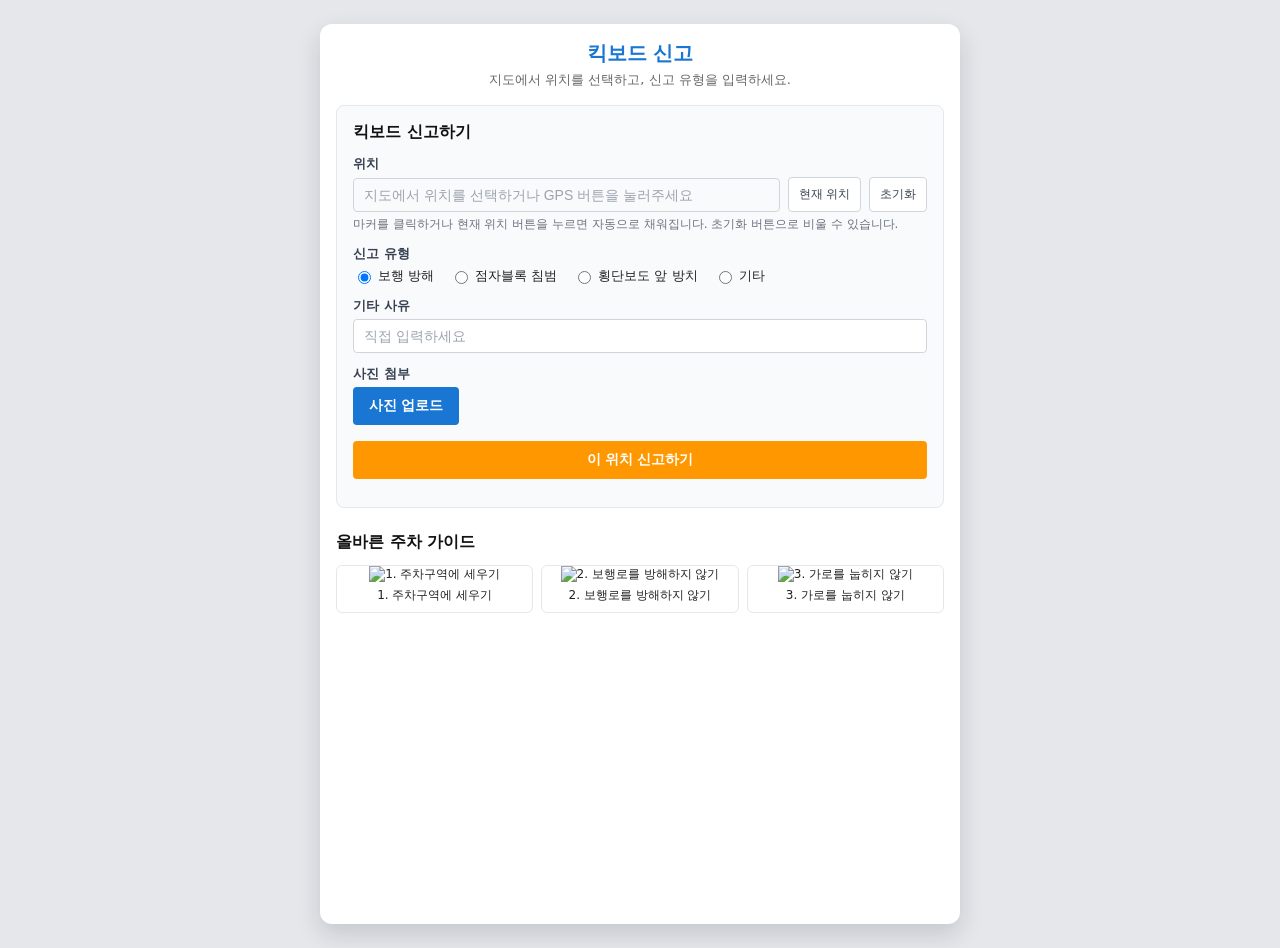
==== index.html @ 8f101395 "feat: report ?꾩튂 ?먮룞?낅젰 湲곕뒫 異붽? ?좉퀬 ??留덊겕?? GPS/珥덇린??踰꾪듉, ?꾩튂 ?먮룞 諛섏쁺 濡쒖쭅??develop 釉뚮옖移섏뿉 異붽?.  Made" ====
<!DOCTYPE html>
<html lang="ko">
<head>
  <meta charset="UTF-8" />
  <title>킥보드 신고 - 강필성</title>
  <link rel="stylesheet" href="style.css" />
</head>
<body>
  <!-- 전체 페이지 컨테이너 -->
  <div class="report-page">

    <!-- (실제 합칠 때는 지도 영역은 다른 파일에서 올 것) -->
    <header class="report-header">
      <h1>킥보드 신고</h1>
      <p class="report-subtitle">지도에서 위치를 선택하고, 신고 유형을 입력하세요.</p>
    </header>

    <!-- 신고 폼 영역 (필성님 메인 파트) -->
    <section class="report-panel" id="report-panel">
      <h2 class="section-title">킥보드 신고하기</h2>

      <!-- 위치 정보: 마커 클릭 또는 GPS 버튼 클릭 시 자동 채움 (사용자는 직접 수정 불가) -->
      <div class="form-row">
        <label class="form-label" for="report-location-input">위치</label>
        <div class="location-row">
          <input
            id="report-location-input"
            type="text"
            class="form-input"
            placeholder="지도에서 위치를 선택하거나 GPS 버튼을 눌러주세요"
            readonly
          />
          <button type="button" class="btn-ghost" id="btn-current-location">
            현재 위치
          </button>
          <button type="button" class="btn-ghost" id="btn-location-reset">
            초기화
          </button>
        </div>
        <p class="location-help-text">
          마커를 클릭하거나 현재 위치 버튼을 누르면 자동으로 채워집니다. 초기화 버튼으로 비울 수 있습니다.
        </p>
      </div>

      <!-- 신고 유형 라디오 -->
      <div class="form-row">
        <label class="form-label">신고 유형</label>
        <div class="form-radios">
          <label><input type="radio" name="reportType" value="block_crosswalk" checked /> 보행 방해</label>
          <label><input type="radio" name="reportType" value="block_braille" /> 점자블록 침범</label>
          <label><input type="radio" name="reportType" value="block_entrance" /> 횡단보도 앞 방치</label>
          <label><input type="radio" name="reportType" value="etc" /> 기타</label>
        </div>
      </div>

      <!-- 기타 사유 -->
      <div class="form-row">
        <label class="form-label" for="report-etc">기타 사유</label>
        <input
          id="report-etc"
          type="text"
          class="form-input"
          placeholder="직접 입력하세요"
        />
      </div>

      <!-- 사진 업로드 -->
      <div class="form-row">
        <label class="form-label">사진 첨부</label>
        <button type="button" class="btn-secondary">사진 업로드</button>
        <!-- 실제 구현은 input type="file" 숨기고 JS로 연결 -->
      </div>

      <!-- 신고 버튼 -->
      <div class="form-row form-actions">
        <button type="button" class="btn-primary">이 위치 신고하기</button>
      </div>
    </section>

    <!-- 올바른 주차 가이드 (섹션만 모양 맞추기. 내용은 guide 담당자와 조정) -->
    <section class="guide-section">
      <h2 class="section-title">올바른 주차 가이드</h2>
      <div class="guide-cards">
        <article class="guide-card">
          <img src="images/guide1.png" alt="1. 주차구역에 세우기" />
          <p>1. 주차구역에 세우기</p>
        </article>
        <article class="guide-card">
          <img src="images/guide2.png" alt="2. 보행로를 방해하지 않기" />
          <p>2. 보행로를 방해하지 않기</p>
        </article>
        <article class="guide-card">
          <img src="images/guide3.png" alt="3. 가로를 눕히지 않기" />
          <p>3. 가로를 눕히지 않기</p>
        </article>
      </div>
    </section>
  </div>

  <!-- JS -->
  <script src="main.js"></script>
</body>
</html>
---- style.css ----
/* 전체 레이아웃 */
body {
  margin: 0;
  font-family: "Noto Sans KR", system-ui, -apple-system, BlinkMacSystemFont, sans-serif;
  background-color: #f3f4f6;
  color: #222;
}

.report-page {
  max-width: 480px;
  margin: 0 auto;
  background: #ffffff;
  min-height: 100vh;
  box-shadow: 0 0 12px rgba(0, 0, 0, 0.08);
  padding: 16px 16px 32px;
  box-sizing: border-box;
}

/* 헤더 */
.report-header {
  text-align: center;
  margin-bottom: 16px;
}

.report-header h1 {
  margin: 0;
  font-size: 20px;
  color: #1976d2;
}

.report-subtitle {
  margin: 4px 0 0;
  font-size: 13px;
  color: #666;
}

/* 섹션 공통 */
.section-title {
  font-size: 16px;
  margin: 0 0 12px;
  color: #111;
}

/* 신고 패널 */
.report-panel {
  border-radius: 8px;
  padding: 16px;
  background: #f9fafb;
  border: 1px solid #e5e7eb;
  margin-bottom: 24px;
}

/* 나중에 패널 열림/닫힘 효과를 줄 수 있는 클래스 */
.report-panel.is-open {
  border-color: #ff9800;
  box-shadow: 0 0 0 2px rgba(255, 152, 0, 0.2);
}

/* 폼 레이아웃 */
.form-row {
  margin-bottom: 12px;
}

.form-label {
  display: block;
  font-size: 13px;
  font-weight: 600;
  margin-bottom: 4px;
  color: #374151;
}

.form-value {
  font-size: 14px;
  padding: 8px 10px;
  background: #fff;
  border-radius: 4px;
  border: 1px solid #d1d5db;
}

.form-radios {
  display: flex;
  flex-wrap: wrap;
  gap: 8px 16px;
  font-size: 13px;
}

.form-radios label {
  display: flex;
  align-items: center;
  gap: 4px;
}

.form-input {
  width: 100%;
  padding: 8px 10px;
  border-radius: 4px;
  border: 1px solid #d1d5db;
  font-size: 14px;
  box-sizing: border-box;
}

.form-input::placeholder {
  color: #9ca3af;
}

/* 읽기 전용 인풋(위치) 스타일 */
input.form-input[readonly] {
  background-color: #f9fafb;
  cursor: default;
}

.location-row {
  display: flex;
  align-items: center;
  gap: 8px;
}

.location-row .form-input {
  flex: 1;
}

.btn-ghost {
  padding: 8px 10px;
  font-size: 12px;
  border-radius: 4px;
  border: 1px solid #d1d5db;
  background-color: #ffffff;
  color: #374151;
  cursor: pointer;
  white-space: nowrap;
}

.btn-ghost:hover {
  background-color: #f3f4f6;
}

.location-help-text {
  margin-top: 4px;
  font-size: 12px;
  color: #6b7280;
}

/* 버튼 */
.btn-primary,
.btn-secondary {
  display: inline-flex;
  align-items: center;
  justify-content: center;
  border-radius: 4px;
  border: none;
  padding: 10px 16px;
  font-size: 14px;
  cursor: pointer;
  font-weight: 600;
}

.btn-primary {
  background: #ff9800;
  color: #fff;
  width: 100%;
}

.btn-primary:hover {
  background: #fb8c00;
}

.btn-secondary {
  background: #1976d2;
  color: #fff;
}

.btn-secondary:hover {
  background: #1565c0;
}

.form-actions {
  margin-top: 16px;
}

/* 가이드 섹션 */
.guide-section {
  margin-top: 8px;
}

.guide-cards {
  display: flex;
  gap: 8px;
  overflow-x: auto;
  padding-bottom: 8px;
}

.guide-card {
  min-width: 140px;
  border-radius: 6px;
  border: 1px solid #e5e7eb;
  background: #fff;
  overflow: hidden;
  text-align: center;
  font-size: 12px;
}

.guide-card img {
  width: 100%;
  height: 80px;
  object-fit: cover;
}

.guide-card p {
  margin: 4px 6px 8px;
}

/* 아주 작은 폰 (가로 360px 이하) */
@media (max-width: 360px) {
  .report-page {
    padding: 12px 12px 24px;
  }

  .report-header h1 {
    font-size: 18px;
  }

  .section-title {
    font-size: 15px;
  }

  .guide-card {
    min-width: 120px;
  }
}

/* 일반 모바일 ~ 작은 태블릿 (가로 480px 이상 767px 이하) */
@media (min-width: 480px) and (max-width: 767px) {
  .report-page {
    max-width: 520px;
    padding: 20px 24px 32px;
  }

  .report-header h1 {
    font-size: 22px;
  }

  .section-title {
    font-size: 17px;
  }
}

/* 태블릿 이상 (가로 768px 이상) */
@media (min-width: 768px) {
  body {
    background-color: #e5e7eb;
  }

  .report-page {
    max-width: 640px;
    margin: 24px auto;
    border-radius: 12px;
    box-shadow: 0 10px 24px rgba(15, 23, 42, 0.15);
  }

  .guide-cards {
    justify-content: space-between;
  }

  .guide-card {
    flex: 1;
    min-width: 0;
  }
}
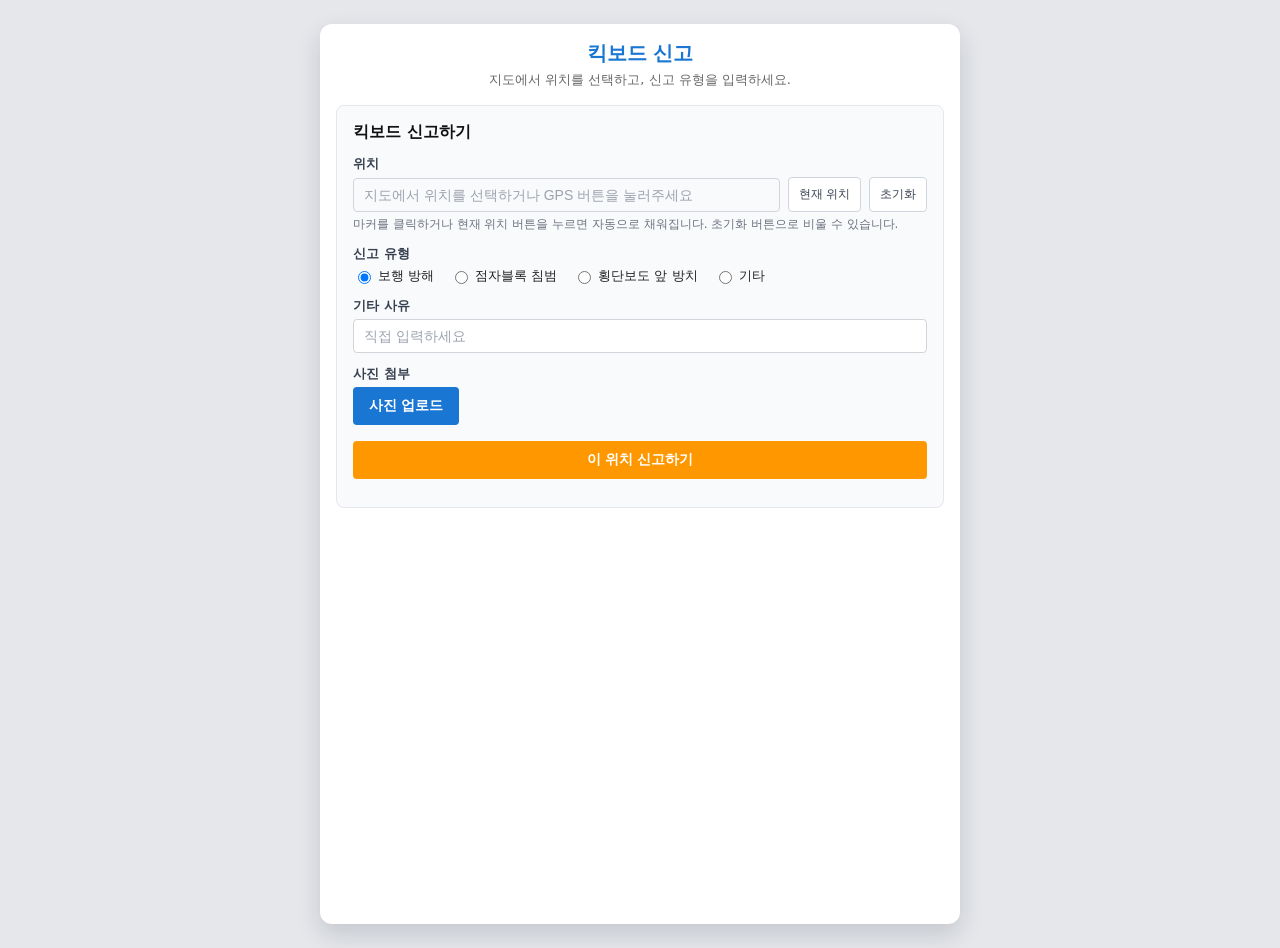
==== commit d270f05e: "refactor: report 媛?대뱶 ?뱀뀡 ?쒓굅 ?щ컮瑜?二쇱감 媛?대뱶 UI 諛?愿???ㅽ????쒓굅, ?꾩튂 泥섎━ 濡쒖쭅 理쒖떊 ?곹깭 諛섏쁺.  Made-with" ====
--- a/index.html
+++ b/index.html
@@ -77,24 +77,6 @@
       </div>
     </section>
 
-    <!-- 올바른 주차 가이드 (섹션만 모양 맞추기. 내용은 guide 담당자와 조정) -->
-    <section class="guide-section">
-      <h2 class="section-title">올바른 주차 가이드</h2>
-      <div class="guide-cards">
-        <article class="guide-card">
-          <img src="images/guide1.png" alt="1. 주차구역에 세우기" />
-          <p>1. 주차구역에 세우기</p>
-        </article>
-        <article class="guide-card">
-          <img src="images/guide2.png" alt="2. 보행로를 방해하지 않기" />
-          <p>2. 보행로를 방해하지 않기</p>
-        </article>
-        <article class="guide-card">
-          <img src="images/guide3.png" alt="3. 가로를 눕히지 않기" />
-          <p>3. 가로를 눕히지 않기</p>
-        </article>
-      </div>
-    </section>
   </div>
 
   <!-- JS -->
--- a/style.css
+++ b/style.css
@@ -177,38 +177,6 @@
   margin-top: 16px;
 }
 
-/* 가이드 섹션 */
-.guide-section {
-  margin-top: 8px;
-}
-
-.guide-cards {
-  display: flex;
-  gap: 8px;
-  overflow-x: auto;
-  padding-bottom: 8px;
-}
-
-.guide-card {
-  min-width: 140px;
-  border-radius: 6px;
-  border: 1px solid #e5e7eb;
-  background: #fff;
-  overflow: hidden;
-  text-align: center;
-  font-size: 12px;
-}
-
-.guide-card img {
-  width: 100%;
-  height: 80px;
-  object-fit: cover;
-}
-
-.guide-card p {
-  margin: 4px 6px 8px;
-}
-
 /* 아주 작은 폰 (가로 360px 이하) */
 @media (max-width: 360px) {
   .report-page {
@@ -221,10 +189,6 @@
 
   .section-title {
     font-size: 15px;
-  }
-
-  .guide-card {
-    min-width: 120px;
   }
 }
 
@@ -256,14 +220,5 @@
     border-radius: 12px;
     box-shadow: 0 10px 24px rgba(15, 23, 42, 0.15);
   }
-
-  .guide-cards {
-    justify-content: space-between;
-  }
-
-  .guide-card {
-    flex: 1;
-    min-width: 0;
-  }
-}
-
+}
+
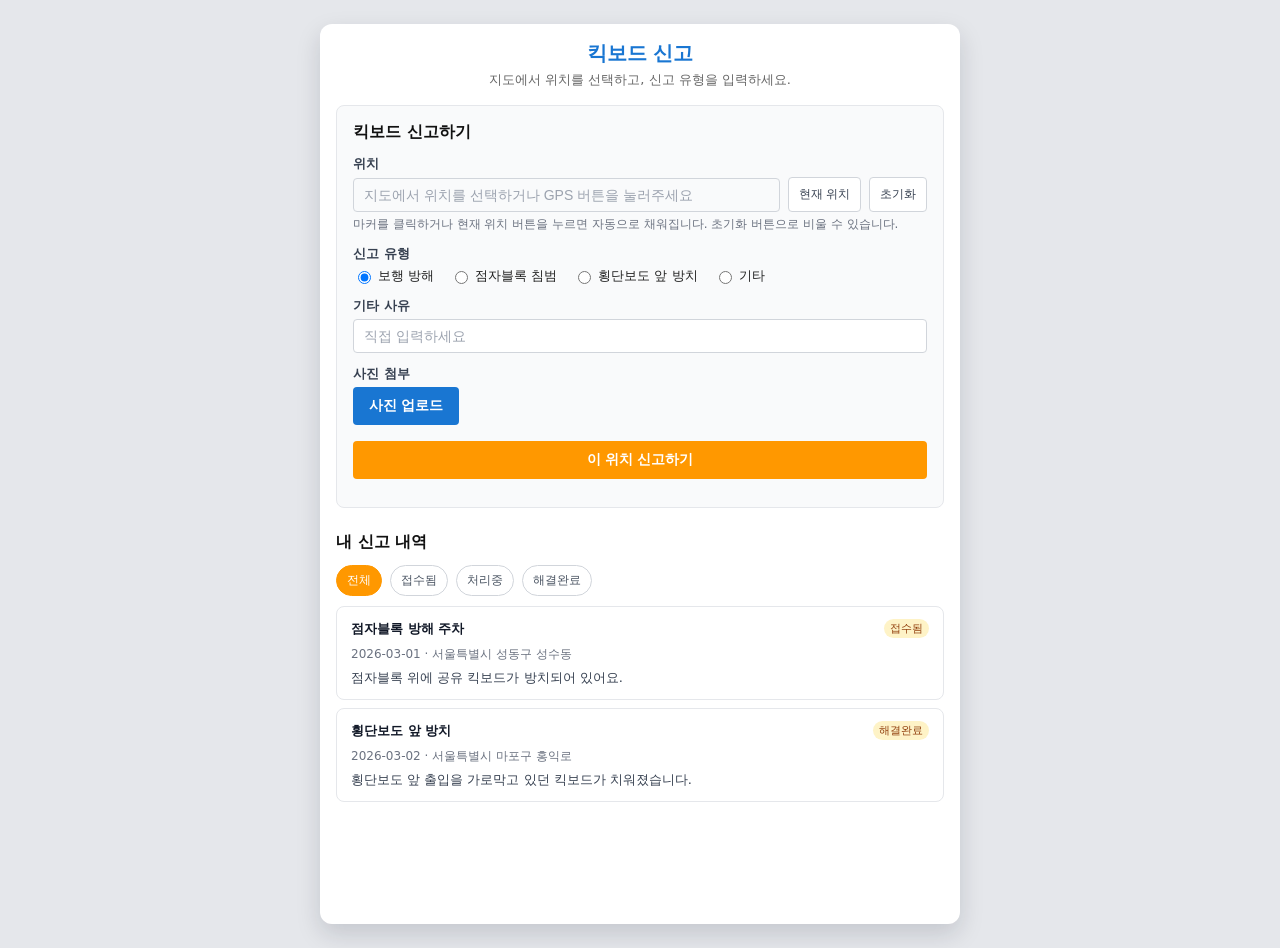
==== commit ec2e4f3e: "feat: report ?좉퀬?댁뿭 紐⑸줉 諛??곹깭 ?꾪꽣 異붽? ?붾? ?좉퀬 ?곗씠?? ???좉퀬 ?댁뿭 移대뱶 UI, ?곹깭蹂??꾪꽣留?諛??좉퀬 異붽? ??由ъ뒪??媛깆떊" ====
--- a/index.html
+++ b/index.html
@@ -73,7 +73,33 @@
 
       <!-- 신고 버튼 -->
       <div class="form-row form-actions">
-        <button type="button" class="btn-primary">이 위치 신고하기</button>
+        <button type="button" class="btn-primary" id="btn-submit-report">이 위치 신고하기</button>
+      </div>
+    </section>
+
+    <!-- 내가 신고한 내역 -->
+    <section class="report-history" id="report-history">
+      <h2 class="section-title">내 신고 내역</h2>
+
+      <div class="report-filters" id="report-filters">
+        <button type="button" class="report-filter-btn is-active" data-status="all">
+          전체
+        </button>
+        <button type="button" class="report-filter-btn" data-status="pending">
+          접수됨
+        </button>
+        <button type="button" class="report-filter-btn" data-status="processing">
+          처리중
+        </button>
+        <button type="button" class="report-filter-btn" data-status="done">
+          해결완료
+        </button>
+      </div>
+
+      <div id="report-list" class="report-list">
+        <div class="report-card-empty">
+          아직 신고한 내역이 없습니다.
+        </div>
       </div>
     </section>
 
--- a/style.css
+++ b/style.css
@@ -177,6 +177,87 @@
   margin-top: 16px;
 }
 
+/* 신고 내역 카드 */
+.report-history {
+  margin-top: 24px;
+}
+
+.report-filters {
+  display: flex;
+  gap: 8px;
+  margin-bottom: 10px;
+}
+
+.report-filter-btn {
+  padding: 6px 10px;
+  font-size: 12px;
+  border-radius: 999px;
+  border: 1px solid #d1d5db;
+  background-color: #ffffff;
+  color: #4b5563;
+  cursor: pointer;
+}
+
+.report-filter-btn.is-active {
+  background-color: #ff9800;
+  border-color: #ff9800;
+  color: #ffffff;
+}
+
+.report-list {
+  display: flex;
+  flex-direction: column;
+  gap: 8px;
+}
+
+.report-card {
+  border-radius: 8px;
+  border: 1px solid #e5e7eb;
+  padding: 12px 14px;
+  background-color: #ffffff;
+  font-size: 13px;
+}
+
+.report-card-header {
+  display: flex;
+  justify-content: space-between;
+  align-items: center;
+  margin-bottom: 8px;
+}
+
+.report-card-title {
+  font-weight: 600;
+  color: #111827;
+}
+
+.report-card-status {
+  font-size: 11px;
+  padding: 2px 6px;
+  border-radius: 999px;
+  background-color: #fef3c7;
+  color: #92400e;
+}
+
+.report-card-meta {
+  font-size: 12px;
+  color: #6b7280;
+  margin-bottom: 6px;
+}
+
+.report-card-desc {
+  font-size: 13px;
+  color: #374151;
+}
+
+.report-card-empty {
+  font-size: 13px;
+  color: #9ca3af;
+  border: 1px dashed #d1d5db;
+  border-radius: 8px;
+  padding: 10px 12px;
+  background-color: #f9fafb;
+}
+
 /* 아주 작은 폰 (가로 360px 이하) */
 @media (max-width: 360px) {
   .report-page {
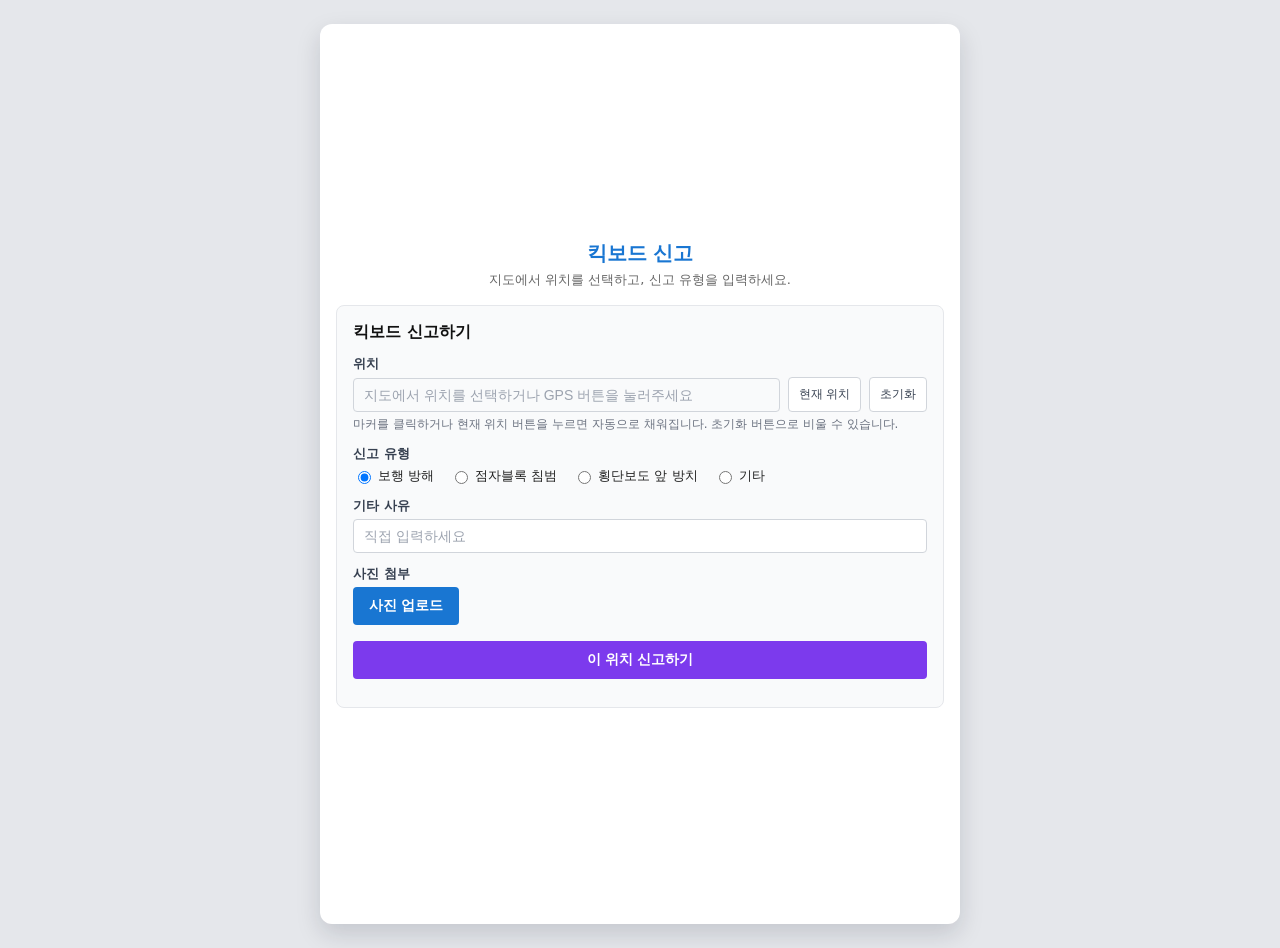
==== commit e68038d0: "feat: report 신고 내역 연동 및 UI 수정" ====
--- a/index.html
+++ b/index.html
@@ -18,6 +18,10 @@
     <!-- 신고 폼 영역 (필성님 메인 파트) -->
     <section class="report-panel" id="report-panel">
       <h2 class="section-title">킥보드 신고하기</h2>
+
+      <div id="report-success" class="report-alert" aria-live="polite">
+        신고가 완료되었습니다.
+      </div>
 
       <!-- 위치 정보: 마커 클릭 또는 GPS 버튼 클릭 시 자동 채움 (사용자는 직접 수정 불가) -->
       <div class="form-row">
@@ -77,32 +81,6 @@
       </div>
     </section>
 
-    <!-- 내가 신고한 내역 -->
-    <section class="report-history" id="report-history">
-      <h2 class="section-title">내 신고 내역</h2>
-
-      <div class="report-filters" id="report-filters">
-        <button type="button" class="report-filter-btn is-active" data-status="all">
-          전체
-        </button>
-        <button type="button" class="report-filter-btn" data-status="pending">
-          접수됨
-        </button>
-        <button type="button" class="report-filter-btn" data-status="processing">
-          처리중
-        </button>
-        <button type="button" class="report-filter-btn" data-status="done">
-          해결완료
-        </button>
-      </div>
-
-      <div id="report-list" class="report-list">
-        <div class="report-card-empty">
-          아직 신고한 내역이 없습니다.
-        </div>
-      </div>
-    </section>
-
   </div>
 
   <!-- JS -->
--- a/style.css
+++ b/style.css
@@ -12,8 +12,11 @@
   background: #ffffff;
   min-height: 100vh;
   box-shadow: 0 0 12px rgba(0, 0, 0, 0.08);
-  padding: 16px 16px 32px;
+  padding: 24px 16px 24px;
   box-sizing: border-box;
+  display: flex;
+  flex-direction: column;
+  justify-content: center;
 }
 
 /* 헤더 */
@@ -47,7 +50,6 @@
   padding: 16px;
   background: #f9fafb;
   border: 1px solid #e5e7eb;
-  margin-bottom: 24px;
 }
 
 /* 나중에 패널 열림/닫힘 효과를 줄 수 있는 클래스 */
@@ -155,13 +157,13 @@
 }
 
 .btn-primary {
-  background: #ff9800;
+  background: #7c3aed;
   color: #fff;
   width: 100%;
 }
 
 .btn-primary:hover {
-  background: #fb8c00;
+  background: #6d28d9;
 }
 
 .btn-secondary {
@@ -177,85 +179,18 @@
   margin-top: 16px;
 }
 
-/* 신고 내역 카드 */
-.report-history {
-  margin-top: 24px;
-}
-
-.report-filters {
-  display: flex;
-  gap: 8px;
-  margin-bottom: 10px;
-}
-
-.report-filter-btn {
-  padding: 6px 10px;
-  font-size: 12px;
-  border-radius: 999px;
-  border: 1px solid #d1d5db;
-  background-color: #ffffff;
-  color: #4b5563;
-  cursor: pointer;
-}
-
-.report-filter-btn.is-active {
-  background-color: #ff9800;
-  border-color: #ff9800;
+.report-alert {
+  display: none;
+  margin-bottom: 12px;
+  padding: 8px 12px;
+  border-radius: 6px;
+  background-color: #7c3aed;
   color: #ffffff;
-}
-
-.report-list {
-  display: flex;
-  flex-direction: column;
-  gap: 8px;
-}
-
-.report-card {
-  border-radius: 8px;
-  border: 1px solid #e5e7eb;
-  padding: 12px 14px;
-  background-color: #ffffff;
-  font-size: 13px;
-}
-
-.report-card-header {
-  display: flex;
-  justify-content: space-between;
-  align-items: center;
-  margin-bottom: 8px;
-}
-
-.report-card-title {
-  font-weight: 600;
-  color: #111827;
-}
-
-.report-card-status {
-  font-size: 11px;
-  padding: 2px 6px;
-  border-radius: 999px;
-  background-color: #fef3c7;
-  color: #92400e;
-}
-
-.report-card-meta {
-  font-size: 12px;
-  color: #6b7280;
-  margin-bottom: 6px;
-}
-
-.report-card-desc {
-  font-size: 13px;
-  color: #374151;
-}
-
-.report-card-empty {
-  font-size: 13px;
-  color: #9ca3af;
-  border: 1px dashed #d1d5db;
-  border-radius: 8px;
-  padding: 10px 12px;
-  background-color: #f9fafb;
+  font-size: 13px;
+}
+
+.report-alert.is-visible {
+  display: block;
 }
 
 /* 아주 작은 폰 (가로 360px 이하) */
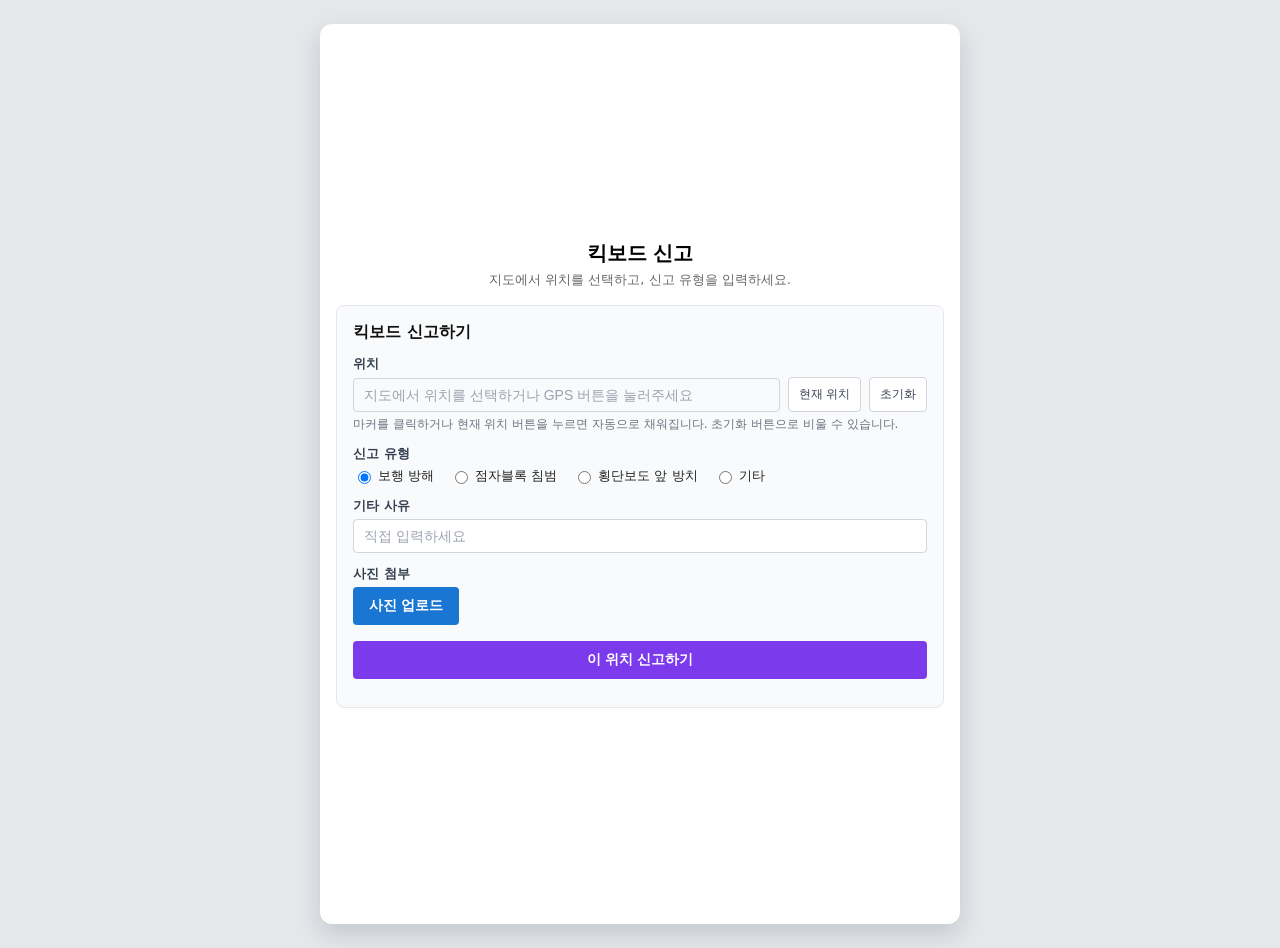
==== commit 41ce6a44: "first commit" ====
--- a/index.html
+++ b/index.html
@@ -69,11 +69,25 @@
       </div>
 
       <!-- 사진 업로드 -->
-      <div class="form-row">
-        <label class="form-label">사진 첨부</label>
-        <button type="button" class="btn-secondary">사진 업로드</button>
-        <!-- 실제 구현은 input type="file" 숨기고 JS로 연결 -->
-      </div>
+     <div class="form-row">
+      <label class="form-label">사진 첨부</label>
+
+     <!-- 숨겨진 파일 입력 -->
+     <input
+       id="report-image"
+       type="file"
+       accept="image/*"
+       style="display: none"
+     />
+
+     <!-- 사용자가 누르는 버튼 -->
+     <button type="button" class="btn-secondary" id="btn-upload-image">
+       사진 업로드
+     </button>
+
+     <!-- 선택한 파일명 표시용 (옵션) -->
+     <span id="report-image-name" class="image-name-text"></span>
+     </div>
 
       <!-- 신고 버튼 -->
       <div class="form-row form-actions">
--- a/style.css
+++ b/style.css
@@ -28,7 +28,7 @@
 .report-header h1 {
   margin: 0;
   font-size: 20px;
-  color: #1976d2;
+  color: black;
 }
 
 .report-subtitle {
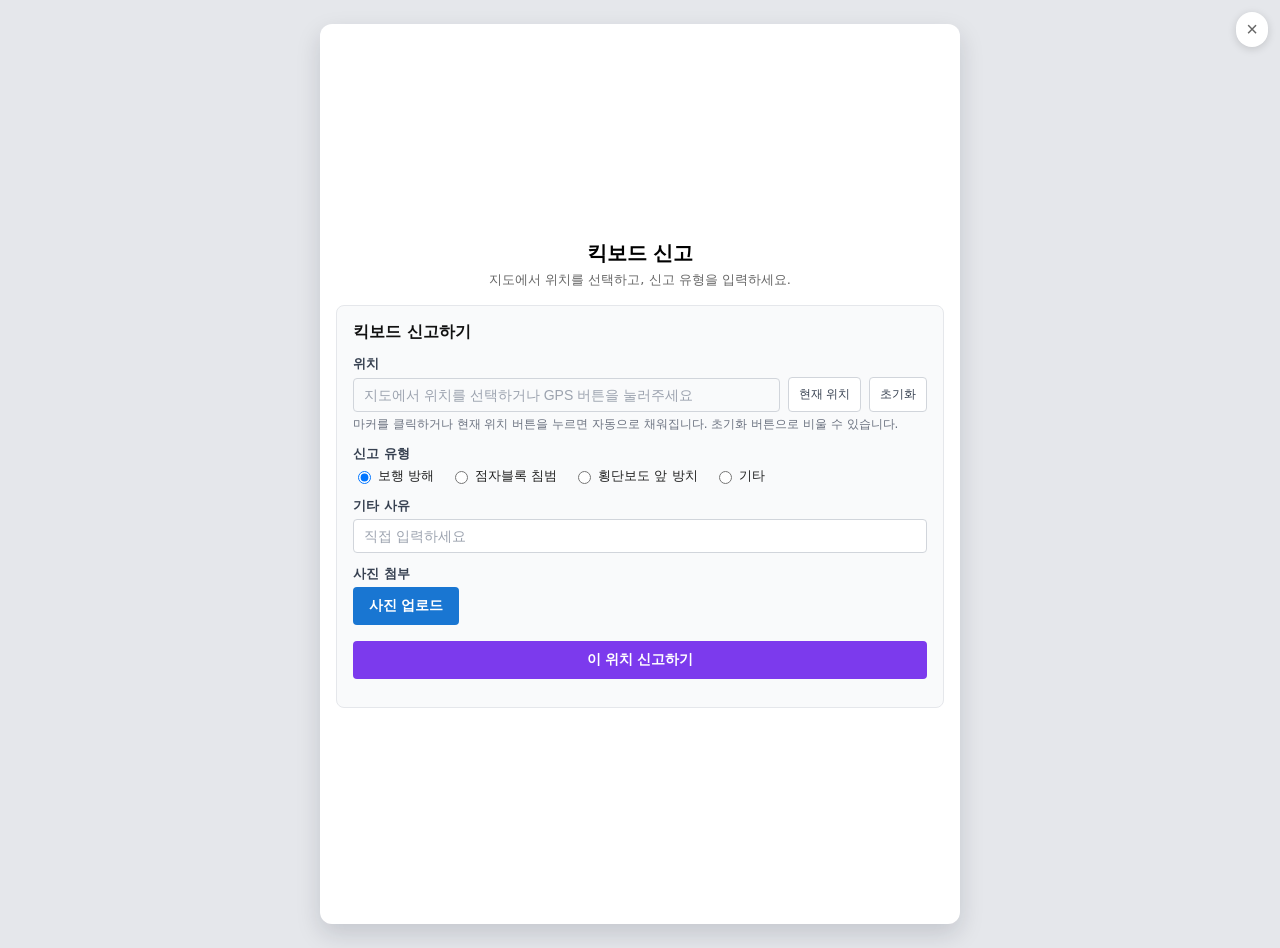
==== commit e190a3e2: "feat: 신고 리포트/지도 리뉴얼" ====
--- a/index.html
+++ b/index.html
@@ -4,6 +4,8 @@
   <meta charset="UTF-8" />
   <title>킥보드 신고 - 강필성</title>
   <link rel="stylesheet" href="style.css" />
+  <!-- Kakao Maps JS SDK (역지오코딩용) -->
+  <script src="https://dapi.kakao.com/v2/maps/sdk.js?appkey=1f489101c4804d0ce2dcf5da6a8cec2e&libraries=services"></script>
 </head>
 <body>
   <!-- 전체 페이지 컨테이너 -->
@@ -11,8 +13,20 @@
 
     <!-- (실제 합칠 때는 지도 영역은 다른 파일에서 올 것) -->
     <header class="report-header">
-      <h1>킥보드 신고</h1>
-      <p class="report-subtitle">지도에서 위치를 선택하고, 신고 유형을 입력하세요.</p>
+      <div class="panel-header-row">
+        <h1>킥보드 신고</h1>
+        <button
+          type="button"
+          class="panel-close-btn"
+          id="btn-close-report"
+          aria-label="신고 창 닫기"
+        >
+          ×
+        </button>
+      </div>
+      <p class="report-subtitle">
+        지도에서 위치를 선택하고, 신고 유형을 입력하세요.
+      </p>
     </header>
 
     <!-- 신고 폼 영역 (필성님 메인 파트) -->
--- a/style.css
+++ b/style.css
@@ -21,6 +21,7 @@
 
 /* 헤더 */
 .report-header {
+  position: relative;
   text-align: center;
   margin-bottom: 16px;
 }
@@ -29,6 +30,27 @@
   margin: 0;
   font-size: 20px;
   color: black;
+}
+
+/* 창 전체 우측 상단 닫기 버튼 */
+.panel-close-btn {
+  position: fixed;
+  top: 12px;
+  right: 12px;
+  background: #ffffff;
+  border: none;
+  font-size: 20px;
+  cursor: pointer;
+  color: #666;
+  border-radius: 999px;
+  padding: 6px 10px;
+  box-shadow: 0 2px 8px rgba(0, 0, 0, 0.15);
+  z-index: 1000;
+}
+
+.panel-close-btn:hover {
+  color: #111827;
+  background: #f3f4f6;
 }
 
 .report-subtitle {
